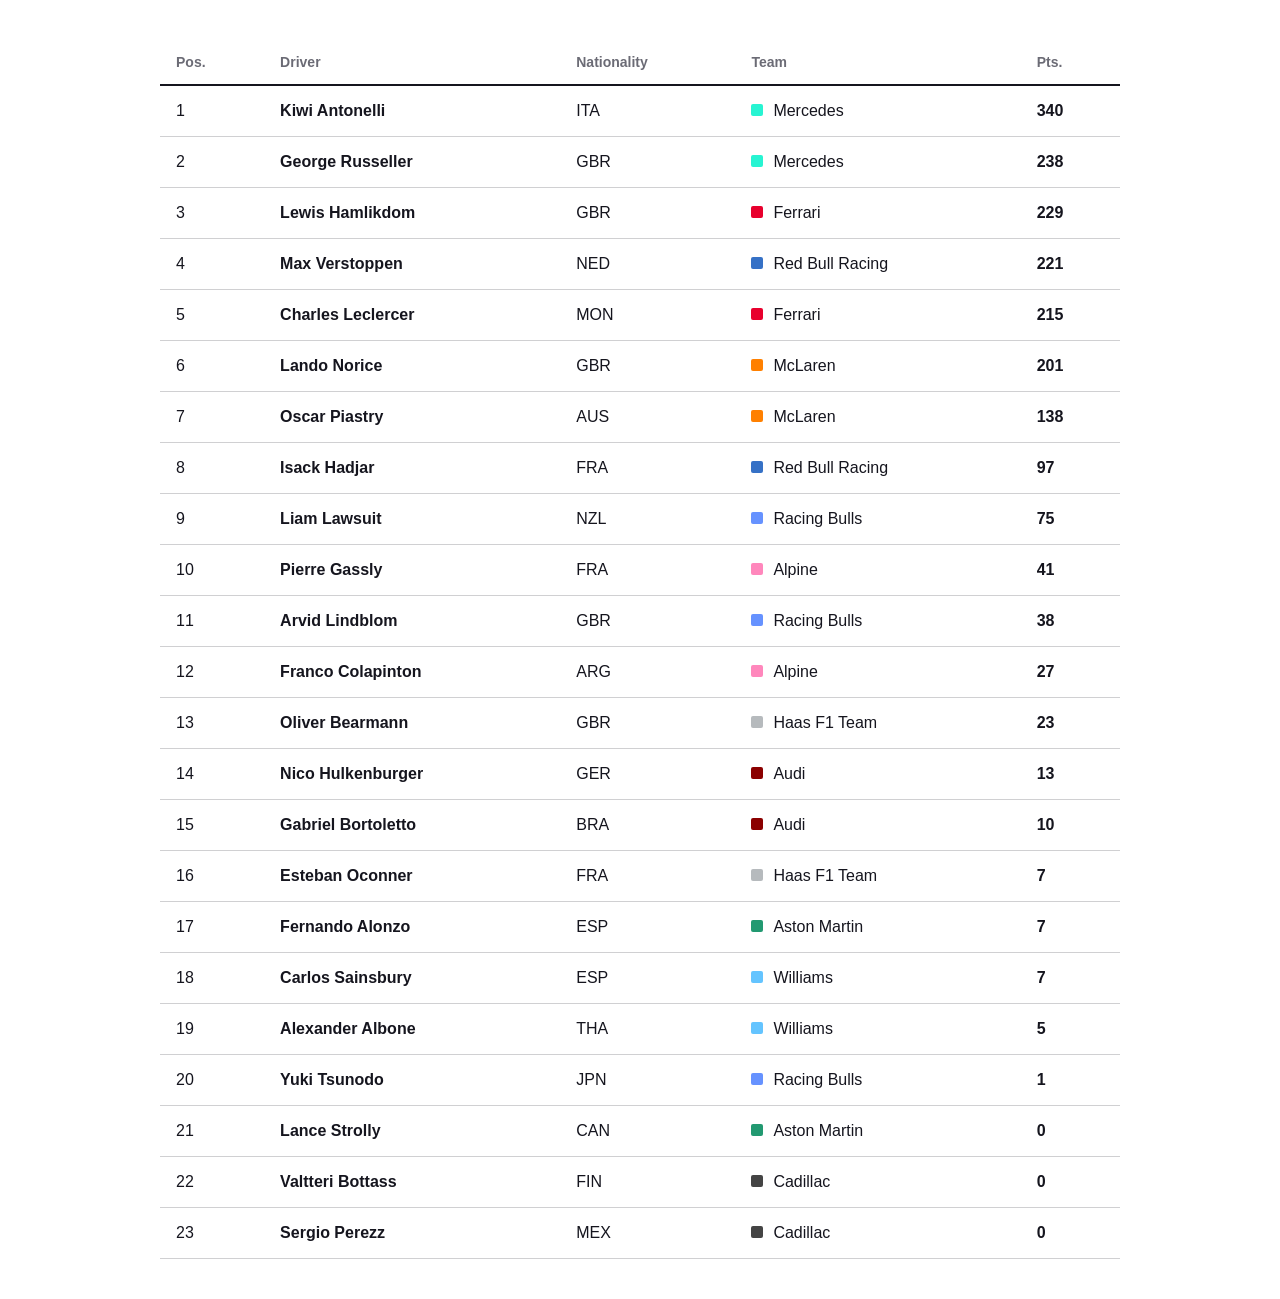
==== index.html @ 692db23a "Add files via upload" ====
<!DOCTYPE html>
<html>
    <head>
        <meta charset="UTF-8">
        <meta name="viewport" content="width=device-width, initial-scale=1.0">
        <title>F1 2.0</title>
        <link rel="stylesheet" href="style.css">
    </head>
    <body>
        <table>
            <thead>
                <tr>
                    <th>Pos.</th>
                    <th>Driver</th>
                    <th>Nationality</th>
                    <th>Team</th>
                    <th>Pts.</th>
                </tr>
            </thead>
            <tbody>
                <tr>
                    <td>1</td>
                    <td class="driver">Kiwi Antonelli</td>
                    <td>ITA</td>
                    <td class="team mercedes">Mercedes</td>
                    <td class="pts">340</td>
                </tr>
                <tr>
                    <td>2</td>
                    <td class="driver">George Russeller</td>
                    <td>GBR</td>
                    <td class="team mercedes">Mercedes</td>
                    <td class="pts">238</td>
                </tr>
                <tr>
                    <td>3</td>
                    <td class="driver">Lewis Hamlikdom</td>
                    <td>GBR</td>
                    <td class="team ferrari">Ferrari</td>
                    <td class="pts">229</td>
                </tr>
                <tr>
                    <td>4</td>
                    <td class="driver">Max Verstoppen</td>
                    <td>NED</td>
                    <td class="team redbull">Red Bull Racing</td>
                    <td class="pts">221</td>
                </tr>
                <tr>
                    <td>5</td>
                    <td class="driver">Charles Leclercer</td>
                    <td>MON</td>
                    <td class="team ferrari">Ferrari</td>
                    <td class="pts">215</td>
                </tr>
                <tr>
                    <td>6</td>
                    <td class="driver">Lando Norice</td>
                    <td>GBR</td>
                    <td class="team mclaren">McLaren</td>
                    <td class="pts">201</td>
                </tr>
                <tr>
                    <td>7</td>
                    <td class="driver">Oscar Piastry</td>
                    <td>AUS</td>
                    <td class="team mclaren">McLaren</td>
                    <td class="pts">138</td>
                </tr>
                <tr>
                    <td>8</td>
                    <td class="driver">Isack Hadjar</td>
                    <td>FRA</td>
                    <td class="team redbull">Red Bull Racing</td>
                    <td class="pts">97</td>
                </tr>
                <tr>
                    <td>9</td>
                    <td class="driver">Liam Lawsuit</td>
                    <td>NZL</td>
                    <td class="team racingbulls">Racing Bulls</td>
                    <td class="pts">75</td>
                </tr>
                <tr>
                    <td>10</td>
                    <td class="driver">Pierre Gassly</td>
                    <td>FRA</td>
                    <td class="team alpine">Alpine</td>
                    <td class="pts">41</td>
                </tr>
                <tr>
                    <td>11</td>
                    <td class="driver">Arvid Lindblom</td>
                    <td>GBR</td>
                    <td class="team racingbulls">Racing Bulls</td>
                    <td class="pts">38</td>
                </tr>
                <tr>
                    <td>12</td>
                    <td class="driver">Franco Colapinton</td>
                    <td>ARG</td>
                    <td class="team alpine">Alpine</td>
                    <td class="pts">27</td>
                </tr>
                <tr>
                    <td>13</td>
                    <td class="driver">Oliver Bearmann</td>
                    <td>GBR</td>
                    <td class="team haas">Haas F1 Team</td>
                    <td class="pts">23</td>
                </tr>
                <tr>
                    <td>14</td>
                    <td class="driver">Nico Hulkenburger</td>
                    <td>GER</td>
                    <td class="team audi">Audi</td>
                    <td class="pts">13</td>
                </tr>
                <tr>
                    <td>15</td>
                    <td class="driver">Gabriel Bortoletto</td>
                    <td>BRA</td>
                    <td class="team audi">Audi</td>
                    <td class="pts">10</td>
                </tr>
                <tr>
                    <td>16</td>
                    <td class="driver">Esteban Oconner</td>
                    <td>FRA</td>
                    <td class="team haas">Haas F1 Team</td>
                    <td class="pts">7</td>
                </tr>
                <tr>
                    <td>17</td>
                    <td class="driver">Fernando Alonzo</td>
                    <td>ESP</td>
                    <td class="team astonmartin">Aston Martin</td>
                    <td class="pts">7</td>
                </tr>
                <tr>
                    <td>18</td>
                    <td class="driver">Carlos Sainsbury</td>
                    <td>ESP</td>
                    <td class="team williams">Williams</td>
                    <td class="pts">7</td>
                </tr>
                <tr>
                    <td>19</td>
                    <td class="driver">Alexander Albone</td>
                    <td>THA</td>
                    <td class="team williams">Williams</td>
                    <td class="pts">5</td>
                </tr>
                <tr>
                    <td>20</td>
                    <td class="driver">Yuki Tsunodo</td>
                    <td>JPN</td>
                    <td class="team racingbulls">Racing Bulls</td>
                    <td class="pts">1</td>
                </tr>
                <tr>
                    <td>21</td>
                    <td class="driver">Lance Strolly</td>
                    <td>CAN</td>
                    <td class="team astonmartin">Aston Martin</td>
                    <td class="pts">0</td>
                </tr>
                <tr>
                    <td>22</td>
                    <td class="driver">Valtteri Bottass</td>
                    <td>FIN</td>
                    <td class="team cadillac">Cadillac</td>
                    <td class="pts">0</td>
                </tr>
                <tr>
                    <td>23</td>
                    <td class="driver">Sergio Perezz</td>
                    <td>MEX</td>
                    <td class="team cadillac">Cadillac</td>
                    <td class="pts">0</td>
                </tr>
            </tbody>
        </table>
    </body>
</html>
---- style.css ----
body
{
    background-color: white;
    color: #15151e;
    margin: 0;
    font-family: Verdana, sans-serif;
}

table
{
    width: 75%;
    margin: 40px auto;
    border-collapse: collapse;
}

th
{
    text-align: left;
    padding: 14px 16px;
    font-size: 14px;
    color: #6b6b75;
    border-bottom: 2px solid #15151e;
}

td
{
    text-align: left;
    padding: 16px;
    border-bottom: 1px solid #d0d0d2;
}

tbody tr:hover
{
    background-color: #f5f5f7;
}

.driver, .pts
{
    font-weight: bold;
}

.team::before
{
    content: "";
    display: inline-block;
    width: 12px;
    height: 12px;
    margin-right: 10px;
    border-radius: 2px;
}

.mercedes::before     { background-color: #27f4d2; }
.ferrari::before      { background-color: #e8002d; }
.redbull::before      { background-color: #3671c6; }
.mclaren::before      { background-color: #ff8000; }
.racingbulls::before  { background-color: #6692ff; }
.alpine::before       { background-color: #ff87bc; }
.haas::before         { background-color: #b6babd; }
.audi::before         { background-color: #8b0000; }
.astonmartin::before  { background-color: #229971; }
.williams::before     { background-color: #64c4ff; }
.cadillac::before     { background-color: #444444; }

@media (max-width: 700px)
{
    table { width: 95%; }
    th, td { padding: 10px 6px; font-size: 13px; }
}
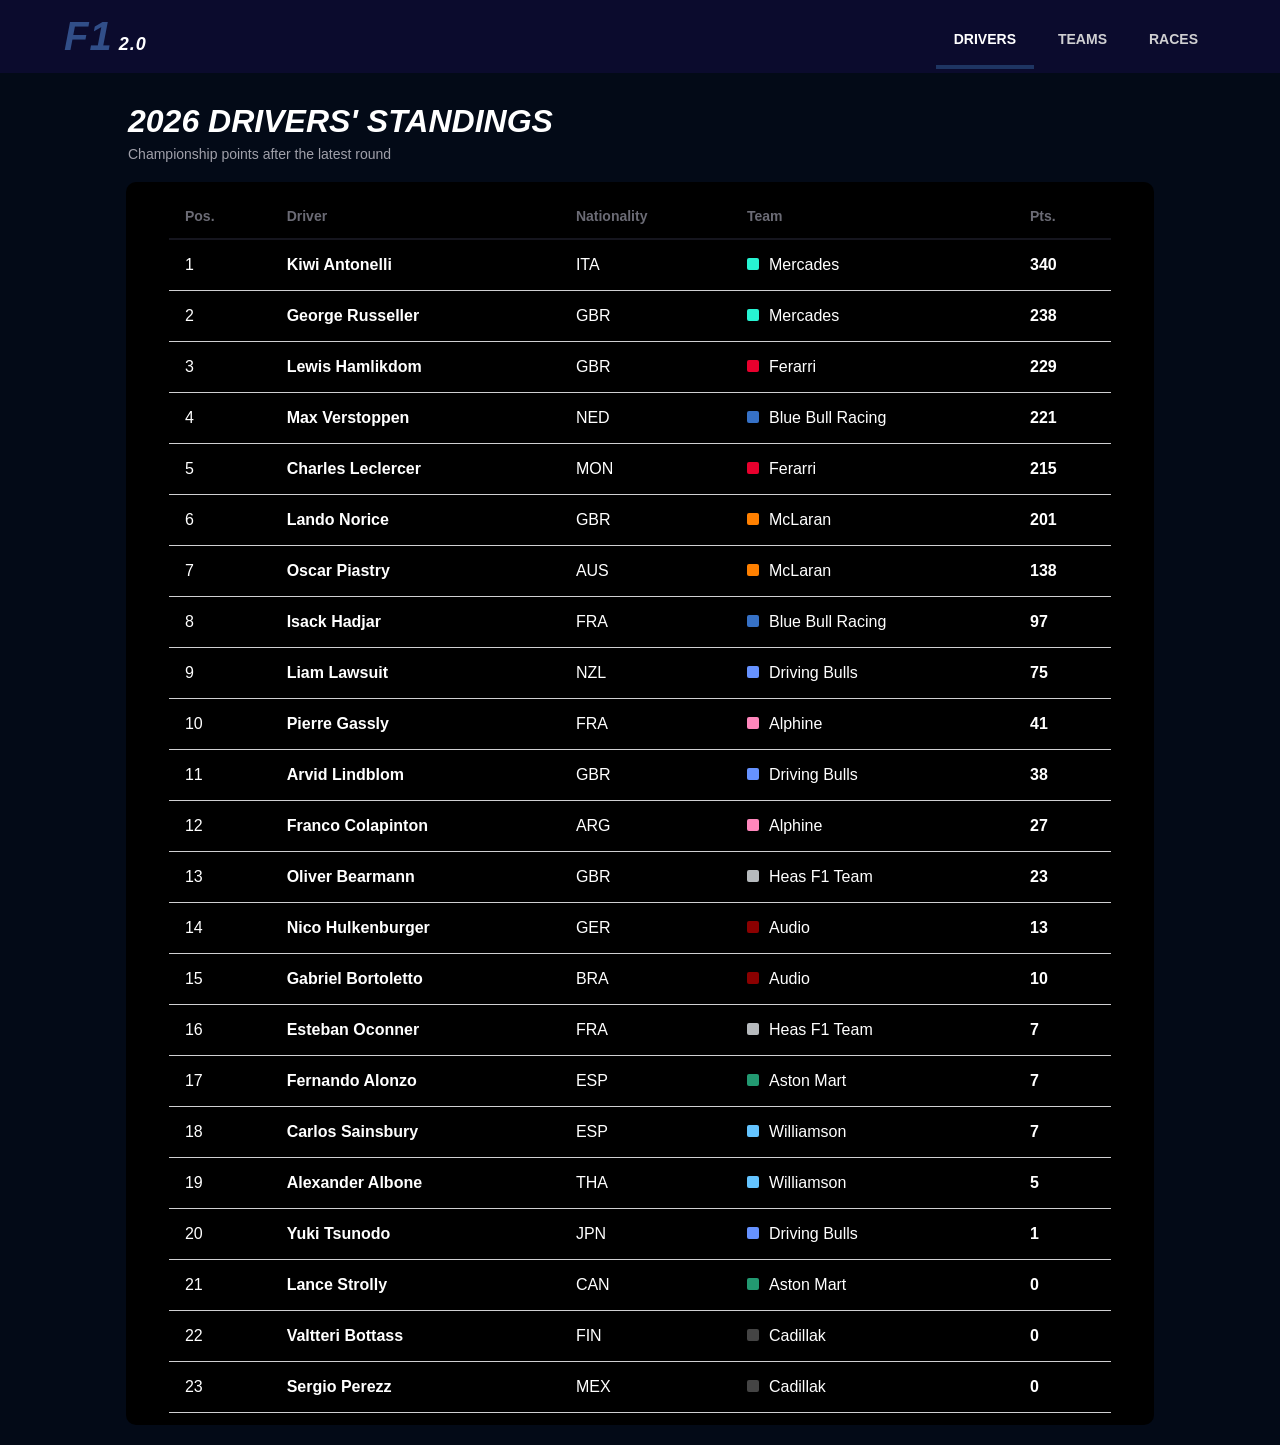
==== commit 6300b846: "Add files via upload" ====
--- a/index.html
+++ b/index.html
@@ -1,185 +1,212 @@
 <!DOCTYPE html>
 <html>
     <head>
+        <!-- Teckenkodning: gor att specialtecken visas korrekt -->
         <meta charset="UTF-8">
+        <!-- Viewport: anpassar sidan efter skermens bredd (mobil/dator) -->
         <meta name="viewport" content="width=device-width, initial-scale=1.0">
-        <title>F1 2.0</title>
+        <!-- Sidans titel som visas i webblesarens flik -->
+        <title>F1 2.0 - Drivers</title>
+        <!-- Lenka till den gemensamma CSS-filen -->
         <link rel="stylesheet" href="style.css">
     </head>
     <body>
-        <table>
-            <thead>
-                <tr>
-                    <th>Pos.</th>
-                    <th>Driver</th>
-                    <th>Nationality</th>
-                    <th>Team</th>
-                    <th>Pts.</th>
-                </tr>
-            </thead>
-            <tbody>
-                <tr>
-                    <td>1</td>
-                    <td class="driver">Kiwi Antonelli</td>
-                    <td>ITA</td>
-                    <td class="team mercedes">Mercedes</td>
-                    <td class="pts">340</td>
-                </tr>
-                <tr>
-                    <td>2</td>
-                    <td class="driver">George Russeller</td>
-                    <td>GBR</td>
-                    <td class="team mercedes">Mercedes</td>
-                    <td class="pts">238</td>
-                </tr>
-                <tr>
-                    <td>3</td>
-                    <td class="driver">Lewis Hamlikdom</td>
-                    <td>GBR</td>
-                    <td class="team ferrari">Ferrari</td>
-                    <td class="pts">229</td>
-                </tr>
-                <tr>
-                    <td>4</td>
-                    <td class="driver">Max Verstoppen</td>
-                    <td>NED</td>
-                    <td class="team redbull">Red Bull Racing</td>
-                    <td class="pts">221</td>
-                </tr>
-                <tr>
-                    <td>5</td>
-                    <td class="driver">Charles Leclercer</td>
-                    <td>MON</td>
-                    <td class="team ferrari">Ferrari</td>
-                    <td class="pts">215</td>
-                </tr>
-                <tr>
-                    <td>6</td>
-                    <td class="driver">Lando Norice</td>
-                    <td>GBR</td>
-                    <td class="team mclaren">McLaren</td>
-                    <td class="pts">201</td>
-                </tr>
-                <tr>
-                    <td>7</td>
-                    <td class="driver">Oscar Piastry</td>
-                    <td>AUS</td>
-                    <td class="team mclaren">McLaren</td>
-                    <td class="pts">138</td>
-                </tr>
-                <tr>
-                    <td>8</td>
-                    <td class="driver">Isack Hadjar</td>
-                    <td>FRA</td>
-                    <td class="team redbull">Red Bull Racing</td>
-                    <td class="pts">97</td>
-                </tr>
-                <tr>
-                    <td>9</td>
-                    <td class="driver">Liam Lawsuit</td>
-                    <td>NZL</td>
-                    <td class="team racingbulls">Racing Bulls</td>
-                    <td class="pts">75</td>
-                </tr>
-                <tr>
-                    <td>10</td>
-                    <td class="driver">Pierre Gassly</td>
-                    <td>FRA</td>
-                    <td class="team alpine">Alpine</td>
-                    <td class="pts">41</td>
-                </tr>
-                <tr>
-                    <td>11</td>
-                    <td class="driver">Arvid Lindblom</td>
-                    <td>GBR</td>
-                    <td class="team racingbulls">Racing Bulls</td>
-                    <td class="pts">38</td>
-                </tr>
-                <tr>
-                    <td>12</td>
-                    <td class="driver">Franco Colapinton</td>
-                    <td>ARG</td>
-                    <td class="team alpine">Alpine</td>
-                    <td class="pts">27</td>
-                </tr>
-                <tr>
-                    <td>13</td>
-                    <td class="driver">Oliver Bearmann</td>
-                    <td>GBR</td>
-                    <td class="team haas">Haas F1 Team</td>
-                    <td class="pts">23</td>
-                </tr>
-                <tr>
-                    <td>14</td>
-                    <td class="driver">Nico Hulkenburger</td>
-                    <td>GER</td>
-                    <td class="team audi">Audi</td>
-                    <td class="pts">13</td>
-                </tr>
-                <tr>
-                    <td>15</td>
-                    <td class="driver">Gabriel Bortoletto</td>
-                    <td>BRA</td>
-                    <td class="team audi">Audi</td>
-                    <td class="pts">10</td>
-                </tr>
-                <tr>
-                    <td>16</td>
-                    <td class="driver">Esteban Oconner</td>
-                    <td>FRA</td>
-                    <td class="team haas">Haas F1 Team</td>
-                    <td class="pts">7</td>
-                </tr>
-                <tr>
-                    <td>17</td>
-                    <td class="driver">Fernando Alonzo</td>
-                    <td>ESP</td>
-                    <td class="team astonmartin">Aston Martin</td>
-                    <td class="pts">7</td>
-                </tr>
-                <tr>
-                    <td>18</td>
-                    <td class="driver">Carlos Sainsbury</td>
-                    <td>ESP</td>
-                    <td class="team williams">Williams</td>
-                    <td class="pts">7</td>
-                </tr>
-                <tr>
-                    <td>19</td>
-                    <td class="driver">Alexander Albone</td>
-                    <td>THA</td>
-                    <td class="team williams">Williams</td>
-                    <td class="pts">5</td>
-                </tr>
-                <tr>
-                    <td>20</td>
-                    <td class="driver">Yuki Tsunodo</td>
-                    <td>JPN</td>
-                    <td class="team racingbulls">Racing Bulls</td>
-                    <td class="pts">1</td>
-                </tr>
-                <tr>
-                    <td>21</td>
-                    <td class="driver">Lance Strolly</td>
-                    <td>CAN</td>
-                    <td class="team astonmartin">Aston Martin</td>
-                    <td class="pts">0</td>
-                </tr>
-                <tr>
-                    <td>22</td>
-                    <td class="driver">Valtteri Bottass</td>
-                    <td>FIN</td>
-                    <td class="team cadillac">Cadillac</td>
-                    <td class="pts">0</td>
-                </tr>
-                <tr>
-                    <td>23</td>
-                    <td class="driver">Sergio Perezz</td>
-                    <td>MEX</td>
-                    <td class="team cadillac">Cadillac</td>
-                    <td class="pts">0</td>
-                </tr>
-            </tbody>
-        </table>
+        <!-- Sidhuvud med logga och navigation (samma pa alla sidor) -->
+        <header class="site-header">
+            <!-- Logga: "2.0" ligger i en span sa den kan fa egen stil -->
+            <div class="logo">F1<span>2.0</span></div>
+            <!-- Huvudmeny: klassen "active" markerar sidan man befinner sig pa -->
+            <nav class="main-nav">
+                <a href="index.html" class="active">Drivers</a>
+                <a href="teams.html">Teams</a>
+                <a href="races.html">Races</a>
+            </nav>
+        </header>
+
+        <!-- Rubrik och underrubrik for sidan -->
+        <div class="page-title">
+            <h1>2026 Drivers' Standings</h1>
+            <p>Championship points after the latest round</p>
+        </div>
+
+        <!-- Behallare som ramar in tabellen -->
+        <div class="content-container">
+            <table>
+                <!-- Tabellhuvud med kolumnrubriker -->
+                <thead>
+                    <tr>
+                        <th>Pos.</th>
+                        <th>Driver</th>
+                        <th>Nationality</th>
+                        <th>Team</th>
+                        <th>Pts.</th>
+                    </tr>
+                </thead>
+                <!-- Tabellkropp: en rad per forare, sorterad efter poeng -->
+                <tbody>
+                    <tr>
+                        <td>1</td>
+                        <td class="driver">Kiwi Antonelli</td>
+                        <td>ITA</td>
+                        <td class="team mercades">Mercades</td>
+                        <td class="pts">340</td>
+                    </tr>
+                    <tr>
+                        <td>2</td>
+                        <td class="driver">George Russeller</td>
+                        <td>GBR</td>
+                        <td class="team mercades">Mercades</td>
+                        <td class="pts">238</td>
+                    </tr>
+                    <tr>
+                        <td>3</td>
+                        <td class="driver">Lewis Hamlikdom</td>
+                        <td>GBR</td>
+                        <td class="team ferarri">Ferarri</td>
+                        <td class="pts">229</td>
+                    </tr>
+                    <tr>
+                        <td>4</td>
+                        <td class="driver">Max Verstoppen</td>
+                        <td>NED</td>
+                        <td class="team bluebull">Blue Bull Racing</td>
+                        <td class="pts">221</td>
+                    </tr>
+                    <tr>
+                        <td>5</td>
+                        <td class="driver">Charles Leclercer</td>
+                        <td>MON</td>
+                        <td class="team ferarri">Ferarri</td>
+                        <td class="pts">215</td>
+                    </tr>
+                    <tr>
+                        <td>6</td>
+                        <td class="driver">Lando Norice</td>
+                        <td>GBR</td>
+                        <td class="team mclaran">McLaran</td>
+                        <td class="pts">201</td>
+                    </tr>
+                    <tr>
+                        <td>7</td>
+                        <td class="driver">Oscar Piastry</td>
+                        <td>AUS</td>
+                        <td class="team mclaran">McLaran</td>
+                        <td class="pts">138</td>
+                    </tr>
+                    <tr>
+                        <td>8</td>
+                        <td class="driver">Isack Hadjar</td>
+                        <td>FRA</td>
+                        <td class="team bluebull">Blue Bull Racing</td>
+                        <td class="pts">97</td>
+                    </tr>
+                    <tr>
+                        <td>9</td>
+                        <td class="driver">Liam Lawsuit</td>
+                        <td>NZL</td>
+                        <td class="team drivingbulls">Driving Bulls</td>
+                        <td class="pts">75</td>
+                    </tr>
+                    <tr>
+                        <td>10</td>
+                        <td class="driver">Pierre Gassly</td>
+                        <td>FRA</td>
+                        <td class="team alphine">Alphine</td>
+                        <td class="pts">41</td>
+                    </tr>
+                    <tr>
+                        <td>11</td>
+                        <td class="driver">Arvid Lindblom</td>
+                        <td>GBR</td>
+                        <td class="team drivingbulls">Driving Bulls</td>
+                        <td class="pts">38</td>
+                    </tr>
+                    <tr>
+                        <td>12</td>
+                        <td class="driver">Franco Colapinton</td>
+                        <td>ARG</td>
+                        <td class="team alphine">Alphine</td>
+                        <td class="pts">27</td>
+                    </tr>
+                    <tr>
+                        <td>13</td>
+                        <td class="driver">Oliver Bearmann</td>
+                        <td>GBR</td>
+                        <td class="team heas">Heas F1 Team</td>
+                        <td class="pts">23</td>
+                    </tr>
+                    <tr>
+                        <td>14</td>
+                        <td class="driver">Nico Hulkenburger</td>
+                        <td>GER</td>
+                        <td class="team audio">Audio</td>
+                        <td class="pts">13</td>
+                    </tr>
+                    <tr>
+                        <td>15</td>
+                        <td class="driver">Gabriel Bortoletto</td>
+                        <td>BRA</td>
+                        <td class="team audio">Audio</td>
+                        <td class="pts">10</td>
+                    </tr>
+                    <tr>
+                        <td>16</td>
+                        <td class="driver">Esteban Oconner</td>
+                        <td>FRA</td>
+                        <td class="team heas">Heas F1 Team</td>
+                        <td class="pts">7</td>
+                    </tr>
+                    <tr>
+                        <td>17</td>
+                        <td class="driver">Fernando Alonzo</td>
+                        <td>ESP</td>
+                        <td class="team astonmart">Aston Mart</td>
+                        <td class="pts">7</td>
+                    </tr>
+                    <tr>
+                        <td>18</td>
+                        <td class="driver">Carlos Sainsbury</td>
+                        <td>ESP</td>
+                        <td class="team williamson">Williamson</td>
+                        <td class="pts">7</td>
+                    </tr>
+                    <tr>
+                        <td>19</td>
+                        <td class="driver">Alexander Albone</td>
+                        <td>THA</td>
+                        <td class="team williamson">Williamson</td>
+                        <td class="pts">5</td>
+                    </tr>
+                    <tr>
+                        <td>20</td>
+                        <td class="driver">Yuki Tsunodo</td>
+                        <td>JPN</td>
+                        <td class="team drivingbulls">Driving Bulls</td>
+                        <td class="pts">1</td>
+                    </tr>
+                    <tr>
+                        <td>21</td>
+                        <td class="driver">Lance Strolly</td>
+                        <td>CAN</td>
+                        <td class="team astonmart">Aston Mart</td>
+                        <td class="pts">0</td>
+                    </tr>
+                    <tr>
+                        <td>22</td>
+                        <td class="driver">Valtteri Bottass</td>
+                        <td>FIN</td>
+                        <td class="team cadillak">Cadillak</td>
+                        <td class="pts">0</td>
+                    </tr>
+                    <tr>
+                        <td>23</td>
+                        <td class="driver">Sergio Perezz</td>
+                        <td>MEX</td>
+                        <td class="team cadillak">Cadillak</td>
+                        <td class="pts">0</td>
+                    </tr>
+                </tbody>
+            </table>
+        </div>
     </body>
 </html>
--- a/style.css
+++ b/style.css
@@ -1,18 +1,122 @@
+/* Grundstil for hela sidan */
 body
 {
-    background-color: white;
-    color: #15151e;
-    margin: 0;
+    background-color: #030a17;   /* Morkbla bakgrund */
+    color: white;                /* Vit standardtext */
+    margin: 0;                   /* Tar bort webblesarens standardmarginal */
     font-family: Verdana, sans-serif;
 }
 
+/* Sidhuvud (logga + meny) */
+.site-header
+{
+    background-color: #0b0b2d;
+    display: flex;                    /* Legger logga och meny bredvid varandra */
+    align-items: center;              /* Centrerar vertikalt */
+    justify-content: space-between;   /* Logga till venster, meny till hoger */
+    flex-wrap: wrap;                  /* Tillater radbrytning pa smala skermar */
+    padding: 0 5%;
+}
+   
+/* Logga */
+.logo
+{
+    font-size: 40px;
+    font-weight: bold;
+    font-style: italic;
+    color: #314e88;
+    padding: 14px 0;
+    letter-spacing: 1px;              /* Extra avstand mellan bokstaverna */
+}
+   
+/* "2.0" i loggan: mindre och vit */
+.logo span
+{
+    color: white;
+    margin-left: 6px;
+    font-size: 18px;
+}
+   
+/* Navigationsmeny */
+.main-nav
+{
+    display: flex;
+    gap: 6px;                         /* Avstand mellan menylenkarna */
+}
+   
+/* Vanlig menylenk */
+.main-nav a
+{
+    color: #d0d0d2;
+    text-decoration: none;            /* Tar bort understrykning */
+    font-weight: bold;
+    font-size: 14px;
+    text-transform: uppercase;        /* Versaler */
+    padding: 22px 18px 18px;
+    border-bottom: 4px solid transparent;   /* Osynlig linje som blir synlig vid hover/active */
+    margin-bottom: -4px;
+    transition: color 0.15s, border-color 0.15s;   /* Mjuk overgang */
+}
+   
+/* Vid hover (musen ligger over en menylenk) */
+.main-nav a:hover
+{
+    color: white;
+    border-bottom-color: #6b6b75;
+}
+   
+/* Den sida man befinner sig pa just nu */
+.main-nav a.active
+{
+    color: white;
+    border-bottom-color: #1e3562;
+}
+   
+/* Sidrubrik */
+.page-title
+{
+    width: 80%;
+    margin: 30px auto 0;              /* "auto" centrerar horisontellt */
+}
+   
+.page-title h1
+{
+    margin: 0;
+    font-size: 32px;
+    text-transform: uppercase;
+    font-style: italic;
+}
+   
+/* Underrubrik */
+.page-title p
+{
+    margin: 6px 0 0;
+    color: #a0a0aa;                   /* Gra text */
+    font-size: 14px;
+}
+   
+/* Innehallsbehallare (ramar in tabellen) */
+.content-container
+{
+    width: 80%;
+    margin: 20px auto;
+    padding: 2px;
+    background-color: black;
+    border-radius: 10px;              /* Rundade horn */
+}
+   
+/* Tabell */
 table
 {
-    width: 75%;
-    margin: 40px auto;
-    border-collapse: collapse;
+    background-color: black;
+    width: 92%;
+    margin: 10px auto;
+    border-collapse: collapse;        /* Slar ihop cellkanter till en linje */
+    border-radius: 10px;
+    border-bottom: none;
 }
-
+   
+/* Kolumnrubriker */
 th
 {
     text-align: left;
@@ -21,48 +125,74 @@
     color: #6b6b75;
     border-bottom: 2px solid #15151e;
 }
-
+   
+/* Tabellceller */
 td
 {
     text-align: left;
     padding: 16px;
-    border-bottom: 1px solid #d0d0d2;
+    border-bottom: 1px solid #d0d0d2;   /* Tunn linje mellan raderna */
 }
-
+   
+/* Markerar raden under musen */
 tbody tr:hover
 {
-    background-color: #f5f5f7;
+    background-color: #15151e;
 }
-
+   
+/* Fet text for forare/loppnamn och poeng */
 .driver, .pts
 {
     font-weight: bold;
 }
-
+   
+/* Lagferger, Skapar en liten fergad ruta framfor lagnamnet */
 .team::before
 {
-    content: "";
+    content: "";                      /* Tomt innehall: rutan skapas enbart med CSS */
     display: inline-block;
     width: 12px;
     height: 12px;
     margin-right: 10px;
     border-radius: 2px;
 }
-
-.mercedes::before     { background-color: #27f4d2; }
-.ferrari::before      { background-color: #e8002d; }
-.redbull::before      { background-color: #3671c6; }
-.mclaren::before      { background-color: #ff8000; }
-.racingbulls::before  { background-color: #6692ff; }
-.alpine::before       { background-color: #ff87bc; }
-.haas::before         { background-color: #b6babd; }
-.audi::before         { background-color: #8b0000; }
-.astonmartin::before  { background-color: #229971; }
-.williams::before     { background-color: #64c4ff; }
-.cadillac::before     { background-color: #444444; }
-
+   
+/* Varje lag far sin egen ferg pa rutan */
+.mercades::before     { background-color: #27f4d2; }
+.ferarri::before      { background-color: #e8002d; }
+.bluebull::before      { background-color: #3671c6; }
+.mclaran::before      { background-color: #ff8000; }
+.drivingbulls::before  { background-color: #6692ff; }
+.alphine::before       { background-color: #ff87bc; }
+.heas::before         { background-color: #b6babd; }
+.audio::before         { background-color: #8b0000; }
+.astonmart::before  { background-color: #229971; }
+.williamson::before     { background-color: #64c4ff; }
+.cadillak::before     { background-color: #444444; }
+   
+/* Responsiv design: anpassning for smala skermar (mobil) */
 @media (max-width: 700px)
 {
-    table { width: 95%; }
-    th, td { padding: 10px 6px; font-size: 13px; }
+    /* Bredare innehall pa sma skermar */
+    .content-container, .page-title
+    {
+        width: 94%;
+    }
+    table
+    {
+        width: 98%;
+    }
+    /* Mindre luft och text i tabellen */
+    th, td
+    {
+        padding: 10px 6px;
+
+        font-size: 13px;
+    }
+    /* Mindre menylenkar */
+    .main-nav a
+    {
+        padding: 12px 10px;
+        font-size: 12px;
+    }
 }
